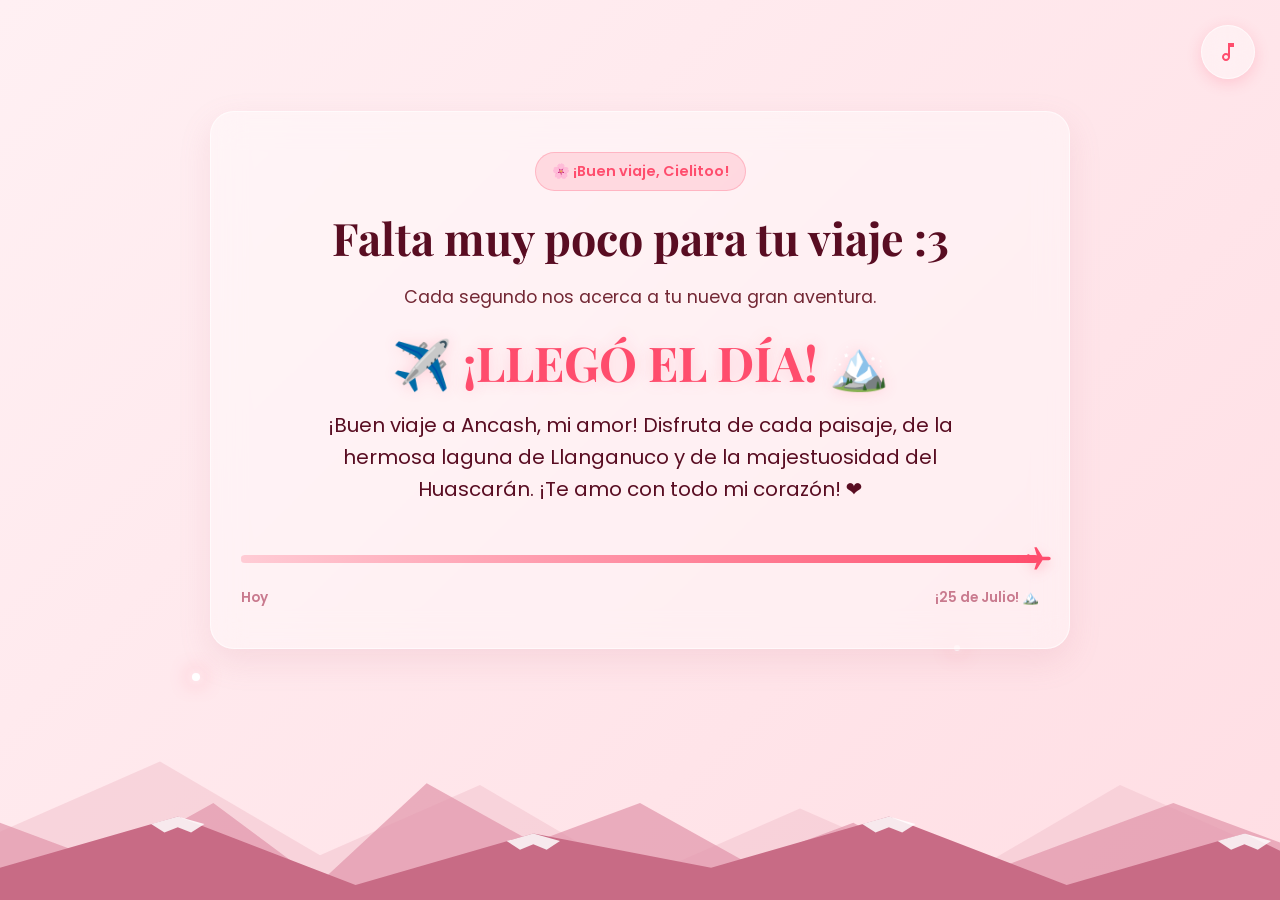
==== conteo.html @ ddee2273 "Add files via upload" ====
<!DOCTYPE html>
<html lang="es">
<head>
    <meta charset="UTF-8">
    <meta name="viewport" content="width=device-width, initial-scale=1.0">
    <title>Cuenta Regresiva Especial</title>
    <meta name="description" content="Una hermosa cuenta regresiva para el gran viaje de mi amor hacia la Cordillera Blanca en Ancash. ¡Te amo!">
    
    <!-- Google Fonts -->
    <link rel="preconnect" href="https://fonts.googleapis.com">
    <link rel="preconnect" href="https://fonts.gstatic.com" crossorigin>
    <link href="https://fonts.googleapis.com/css2?family=Playfair+Display:ital,wght@0,400..900;1,400..900&family=Poppins:wght@300;400;600;700&display=swap" rel="stylesheet">
    
    <link rel="stylesheet" href="styles.css">
</head>
<body>
    <!-- Canvas/Overlay for interactive heart clicks -->
    <div id="hearts-container"></div>
    
    <!-- Floating music player -->
    <button id="music-btn" class="floating-btn" aria-label="Reproducir música romántica">
        <svg class="music-icon icon-play" viewBox="0 0 24 24" width="24" height="24">
            <path fill="currentColor" d="M12 3v10.55c-.59-.34-1.27-.55-2-.55-2.21 0-4 1.79-4 4s1.79 4 4 4 4-1.79 4-4V7h4V3h-6zm-2 16c-1.1 0-2-.9-2-2s.9-2 2-2 2 .9 2 2-.9 2-2 2z"/>
        </svg>
        <svg class="music-icon icon-pause hidden" viewBox="0 0 24 24" width="24" height="24">
            <path fill="currentColor" d="M6 19h4V5H6v14zm8-14v14h4V5h-4z"/>
        </svg>
    </button>

    <main class="app-container">
        <!-- Main Card Section -->
        <section class="card-hero">
            <div class="heart-pulse-badge">🌸 ¡Buen viaje, Cielitoo!</div>
            <h1 class="main-title">Falta muy poco para tu viaje :3</h1>
            <p class="subtitle">Cada segundo nos acerca a tu nueva gran aventura.</p>

            <!-- Countdown Timer -->
            <div class="countdown-grid" id="countdown">
                <div class="countdown-card" id="card-days">
                    <span class="number" id="days">00</span>
                    <span class="label">Días</span>
                    <div class="card-glow"></div>
                </div>
                <div class="countdown-card" id="card-hours">
                    <span class="number" id="hours">00</span>
                    <span class="label">Horas</span>
                    <div class="card-glow"></div>
                </div>
                <div class="countdown-card" id="card-minutes">
                    <span class="number" id="minutes">00</span>
                    <span class="label">Minutos</span>
                    <div class="card-glow"></div>
                </div>
                <div class="countdown-card" id="card-seconds">
                    <span class="number" id="seconds">00</span>
                    <span class="label">Segundos</span>
                    <div class="card-glow"></div>
                </div>
            </div>

            <!-- D-Day Message (Initially hidden) -->
            <div class="celebration-message hidden" id="celebration-msg">
                <h2>✈️ ¡LLEGÓ EL DÍA! 🏔️</h2>
                <p class="sweet-words">¡Buen viaje a Ancash, mi amor! Disfruta de cada paisaje, de la hermosa laguna de Llanganuco y de la majestuosidad del Huascarán. ¡Te amo con todo mi corazón! ❤️</p>
            </div>

            <!-- Dynamic traveling airplane graphic -->
            <div class="progress-bar-container">
                <div class="progress-trail"></div>
                <div class="progress-bar" id="progress-bar"></div>
                <div class="traveling-element" id="traveler">
                    <svg viewBox="0 0 24 24" width="28" height="28" style="transform: rotate(90deg);">
                        <!-- Cute Airplane SVG -->
                        <path fill="#ff4d6d" d="M21 16v-2l-8-5V3.5c0-.83-.67-1.5-1.5-1.5S10 2.67 10 3.5V9l-8 5v2l8-2.5V19l-2 1.5V22l3.5-1 3.5 1v-1.5L13 19v-5.5l8 2.5z"/>
                    </svg>
                </div>
            </div>
            
            <div class="progress-labels">
                <span>Hoy</span>
                <span>¡25 de Julio! 🏔️</span>
            </div>
        </section>
    </main>

    <!-- Bottom Mountain Illustration -->
    <div class="mountain-container">
        <!-- Sun/Moon Behind Mountains -->
        <div class="sky-star animate-pulse"></div>
        <div class="sky-star-2 animate-pulse"></div>
        
        <!-- Mountains SVGs for clean styling -->
        <svg class="mountain mountain-back" viewBox="0 0 1440 320" preserveAspectRatio="none">
            <path fill="#f3c6d1" fill-opacity="0.6" d="M0,224L180,128L360,256L540,160L720,288L900,192L1080,288L1260,160L1440,256L1440,320L1260,320L1080,320L900,320L720,320L540,320L360,320L180,320L0,320Z"></path>
        </svg>
        <svg class="mountain mountain-mid" viewBox="0 0 1440 320" preserveAspectRatio="none">
            <path fill="#e295aa" fill-opacity="0.7" d="M0,192L120,256L240,160L360,288L480,128L600,224L720,160L840,256L960,192L1080,288L1200,224L1320,160L1440,224L1440,320L1320,320L1200,320L1080,320L960,320L840,320L720,320L600,320L480,320L360,320L240,320L120,320L0,320Z"></path>
        </svg>
        <!-- Front Mountain with Snowy Peaks -->
        <svg class="mountain mountain-front" viewBox="0 0 1440 320" preserveAspectRatio="none">
            <path fill="#c86b85" d="M0,256L200,160L400,288L600,192L800,256L1000,160L1200,288L1400,192L1440,224L1440,320L1400,320L1200,320L1000,320L800,320L600,320L400,320L200,320L0,320Z"></path>
            <!-- Snowy peaks (overlay path) -->
            <path fill="#ffffff" fill-opacity="0.85" d="M170,174L200,160L230,174L215,190L200,180L185,190ZM570,206L600,192L630,206L615,222L600,212L585,222ZM970,174L1000,160L1030,174L1015,190L1000,180L985,190ZM1370,206L1400,192L1430,206L1415,222L1400,212L1385,222Z"></path>
        </svg>
    </div>

    <!-- Script file -->
    <script src="script.js"></script>
</body>
</html>
---- styles.css ----
/* ==========================================================================
   Estilos Principales - Conteo Regresivo Romántico a Ancash
   ========================================================================== */

:root {
    --bg-pink-1: #fff0f3;
    --bg-pink-2: #ffccd5;
    --bg-lavender: #f0e6ff;
    --accent-rose: #ff4d6d;
    --accent-rose-hover: #ff758f;
    --rose-gold: #c97a8e;
    --deep-wine: #590d22;
    --dark-text: #641220;
    --glass-bg: rgba(255, 255, 255, 0.4);
    --glass-bg-hover: rgba(255, 255, 255, 0.55);
    --glass-border: rgba(255, 255, 255, 0.6);
    --glass-shadow: 0 12px 32px 0 rgba(201, 122, 142, 0.15);
    --font-serif: 'Playfair Display', Georgia, serif;
    --font-sans: 'Poppins', system-ui, -apple-system, sans-serif;
    --transition-smooth: all 0.4s cubic-bezier(0.175, 0.885, 0.32, 1.275);
}

/* Base Styles */
* {
    box-sizing: border-box;
    margin: 0;
    padding: 0;
}

body {
    font-family: var(--font-sans);
    color: var(--dark-text);
    min-height: 100vh;
    overflow-x: hidden;
    background: linear-gradient(135deg, var(--bg-pink-1), var(--bg-pink-2), var(--bg-lavender));
    background-size: 400% 400%;
    animation: gradientShift 15s ease infinite;
    display: flex;
    flex-direction: column;
    align-items: center;
    position: relative;
}

/* Background Animated Gradient */
@keyframes gradientShift {
    0% { background-position: 0% 50%; }
    50% { background-position: 100% 50%; }
    100% { background-position: 0% 50%; }
}

/* Interactive Hearts Overlay */
#hearts-container {
    position: fixed;
    top: 0;
    left: 0;
    width: 100%;
    height: 100%;
    pointer-events: none;
    z-index: 999;
    overflow: hidden;
}

/* Floating Elements in Background */
.ambient-heart {
    position: absolute;
    color: var(--accent-rose);
    opacity: 0.6;
    animation: floatUp 6s linear infinite;
    pointer-events: none;
}

@keyframes floatUp {
    0% {
        transform: translateY(100vh) scale(0) rotate(0deg);
        opacity: 0;
    }
    10% {
        opacity: 0.6;
    }
    90% {
        opacity: 0.6;
    }
    100% {
        transform: translateY(-10vh) scale(1.2) rotate(360deg);
        opacity: 0;
    }
}

/* Floating Music Player Button */
.floating-btn {
    position: fixed;
    top: 25px;
    right: 25px;
    width: 54px;
    height: 54px;
    border-radius: 50%;
    background: var(--glass-bg);
    border: 1px solid var(--glass-border);
    backdrop-filter: blur(12px);
    -webkit-backdrop-filter: blur(12px);
    color: var(--accent-rose);
    box-shadow: 0 4px 15px rgba(255, 77, 109, 0.2);
    cursor: pointer;
    display: flex;
    align-items: center;
    justify-content: center;
    z-index: 1000;
    transition: var(--transition-smooth);
}

.floating-btn:hover {
    transform: scale(1.1) rotate(15deg);
    background: var(--accent-rose);
    color: white;
    box-shadow: 0 6px 20px rgba(255, 77, 109, 0.4);
}

.floating-btn:active {
    transform: scale(0.95);
}

.hidden {
    display: none !important;
}

/* Main Container Layout */
.app-container {
    width: 100%;
    max-width: 900px;
    padding: 40px 20px 180px 20px; /* Extra bottom padding for mountains spacing */
    margin: auto 0;
    display: flex;
    flex-direction: column;
    align-items: center;
    gap: 40px;
    z-index: 10;
}

/* Hero Card */
.card-hero {
    width: 100%;
    background: var(--glass-bg);
    border: 1px solid var(--glass-border);
    backdrop-filter: blur(16px);
    -webkit-backdrop-filter: blur(16px);
    box-shadow: var(--glass-shadow);
    border-radius: 24px;
    padding: 40px 30px;
    text-align: center;
    display: flex;
    flex-direction: column;
    align-items: center;
    gap: 20px;
    transition: transform 0.3s ease;
}

.card-hero:hover {
    transform: translateY(-5px);
}

.heart-pulse-badge {
    background: rgba(255, 77, 109, 0.15);
    color: var(--accent-rose);
    padding: 8px 16px;
    border-radius: 50px;
    font-size: 0.9rem;
    font-weight: 600;
    border: 1px solid rgba(255, 77, 109, 0.25);
    animation: pulse 2s infinite;
}

@keyframes pulse {
    0% { transform: scale(1); }
    50% { transform: scale(1.05); }
    100% { transform: scale(1); }
}

.main-title {
    font-family: var(--font-serif);
    font-size: 2.8rem;
    font-weight: 700;
    color: var(--deep-wine);
    line-height: 1.2;
}

.subtitle {
    font-size: 1.1rem;
    color: var(--dark-text);
    opacity: 0.9;
    max-width: 600px;
}

/* Countdown Grid */
.countdown-grid {
    display: grid;
    grid-template-columns: repeat(4, 1fr);
    gap: 20px;
    width: 100%;
    margin-top: 15px;
}

.countdown-card {
    background: rgba(255, 255, 255, 0.5);
    border: 1px solid var(--glass-border);
    border-radius: 20px;
    padding: 25px 15px;
    display: flex;
    flex-direction: column;
    align-items: center;
    position: relative;
    overflow: hidden;
    transition: var(--transition-smooth);
}

.countdown-card:hover {
    transform: scale(1.05) translateY(-5px);
    background: rgba(255, 255, 255, 0.7);
    box-shadow: 0 10px 25px rgba(255, 77, 109, 0.15);
}

.countdown-card .number {
    font-size: 3.2rem;
    font-weight: 700;
    color: var(--accent-rose);
    line-height: 1;
    z-index: 2;
    text-shadow: 2px 2px 4px rgba(0,0,0,0.05);
}

.countdown-card .label {
    font-size: 0.9rem;
    text-transform: uppercase;
    letter-spacing: 1.5px;
    color: var(--rose-gold);
    font-weight: 600;
    margin-top: 8px;
    z-index: 2;
}

/* Card Radial Glow Effect on Hover */
.card-glow {
    position: absolute;
    top: 50%;
    left: 50%;
    width: 100%;
    height: 100%;
    background: radial-gradient(circle, rgba(255, 204, 213, 0.4) 0%, transparent 70%);
    transform: translate(-50%, -50%) scale(0);
    transition: transform 0.5s ease;
    pointer-events: none;
    z-index: 1;
}

.countdown-card:hover .card-glow {
    transform: translate(-50%, -50%) scale(1.5);
}

/* D-Day Celebration Message */
.celebration-message {
    animation: zoomIn 0.8s cubic-bezier(0.175, 0.885, 0.32, 1.275) forwards;
}

.celebration-message h2 {
    font-family: var(--font-serif);
    font-size: 3rem;
    color: var(--accent-rose);
    margin-bottom: 15px;
    text-shadow: 0 0 15px rgba(255, 77, 109, 0.2);
}

.celebration-message .sweet-words {
    font-size: 1.25rem;
    line-height: 1.6;
    color: var(--deep-wine);
    max-width: 650px;
    margin: 0 auto;
}

@keyframes zoomIn {
    0% { transform: scale(0.8); opacity: 0; }
    100% { transform: scale(1); opacity: 1; }
}

/* Progress Bar / Traveling Heart */
.progress-bar-container {
    position: relative;
    width: 100%;
    height: 8px;
    background: rgba(255, 255, 255, 0.4);
    border-radius: 10px;
    margin-top: 30px;
}

.progress-trail {
    position: absolute;
    top: 0;
    left: 0;
    width: 100%;
    height: 100%;
    border-radius: 10px;
    border: 1.5px dashed rgba(255, 77, 109, 0.25);
    pointer-events: none;
}

.progress-bar {
    position: absolute;
    top: 0;
    left: 0;
    height: 100%;
    width: 0%;
    background: linear-gradient(90deg, var(--bg-pink-2), var(--accent-rose));
    border-radius: 10px;
    transition: width 1s cubic-bezier(0.1, 0.8, 0.2, 1);
}

.traveling-element {
    position: absolute;
    top: -10px;
    left: 0%;
    transform: translateX(-50%);
    transition: left 1s cubic-bezier(0.1, 0.8, 0.2, 1);
    z-index: 5;
    filter: drop-shadow(0 4px 6px rgba(255, 77, 109, 0.3));
}

.traveling-element svg {
    animation: floatAirplane 3s ease-in-out infinite;
}

@keyframes floatAirplane {
    0% { transform: translateY(0) rotate(0deg); }
    50% { transform: translateY(-4px) rotate(3deg); }
    100% { transform: translateY(0) rotate(0deg); }
}

.progress-labels {
    width: 100%;
    display: flex;
    justify-content: space-between;
    font-size: 0.85rem;
    font-weight: 600;
    color: var(--rose-gold);
    margin-top: 5px;
}

/* Love Letter Section */
.envelope-section {
    width: 100%;
    display: flex;
    flex-direction: column;
    align-items: center;
    gap: 15px;
}

.letter-instruction {
    font-size: 1rem;
    color: var(--rose-gold);
    font-style: italic;
    animation: bounceText 2s infinite;
}

@keyframes bounceText {
    0%, 100% { transform: translateY(0); }
    50% { transform: translateY(-4px); }
}

/* Envelope Container */
.envelope-wrapper {
    position: relative;
    width: 320px;
    height: 220px;
    cursor: pointer;
    perspective: 1000px;
}

.envelope {
    position: relative;
    width: 100%;
    height: 100%;
    background: #ffa6c9;
    border-radius: 0 0 12px 12px;
    box-shadow: 0 15px 35px rgba(201, 122, 142, 0.25);
    transition: transform 0.4s ease;
}

.envelope:hover {
    transform: scale(1.02) translateY(-3px);
}

/* Envelope Flap */
.envelope .flap {
    position: absolute;
    top: 0;
    left: 0;
    width: 0;
    height: 0;
    border-left: 160px solid transparent;
    border-right: 160px solid transparent;
    border-top: 115px solid #ff85a2;
    transform-origin: top;
    transition: transform 0.4s ease 0.2s, z-index 0.2s;
    z-index: 4;
}

/* Envelope Pocket */
.envelope .pocket {
    position: absolute;
    bottom: 0;
    left: 0;
    width: 0;
    height: 0;
    border-left: 160px solid #ffa6c9;
    border-right: 160px solid #ffa6c9;
    border-bottom: 110px solid #ff7096;
    border-radius: 0 0 12px 12px;
    z-index: 3;
}

/* The Sealed Heart */
.heart-seal {
    position: absolute;
    top: 100px;
    left: 50%;
    transform: translate(-50%, -50%) scale(1);
    font-size: 2.2rem;
    z-index: 5;
    transition: transform 0.3s cubic-bezier(0.175, 0.885, 0.32, 1.275);
    cursor: pointer;
}

.envelope-wrapper:hover .heart-seal {
    transform: translate(-50%, -50%) scale(1.15);
}

/* The actual Letter */
.letter {
    position: absolute;
    bottom: 10px;
    left: 10px;
    right: 10px;
    height: 200px;
    background: #fff;
    border-radius: 8px;
    box-shadow: 0 2px 10px rgba(0,0,0,0.06);
    transition: transform 0.5s cubic-bezier(0.25, 1, 0.5, 1) 0s, height 0.5s ease 0s;
    z-index: 2;
    overflow: hidden;
    padding: 20px;
}

.letter-content {
    opacity: 0.1;
    transform: translateY(20px);
    transition: opacity 0.4s ease, transform 0.4s ease;
    display: flex;
    flex-direction: column;
    gap: 12px;
}

.letter-title {
    font-family: var(--font-serif);
    font-size: 1.15rem;
    color: var(--accent-rose);
    margin-bottom: 5px;
}

.letter-text {
    font-size: 0.85rem;
    line-height: 1.5;
    color: #4a4a4a;
    text-align: justify;
}

.letter-signature {
    font-size: 0.85rem;
    color: var(--rose-gold);
    align-self: flex-end;
    margin-top: 10px;
    line-height: 1.4;
    text-align: right;
}

/* Open Envelope Animation Classes */
.envelope-wrapper.open .envelope .flap {
    transform: rotateX(180deg);
    z-index: 1;
    transition: transform 0.4s ease, z-index 0.2s 0.2s;
}

.envelope-wrapper.open .letter {
    transform: translateY(-160px);
    height: 380px;
    z-index: 4;
    box-shadow: 0 10px 30px rgba(0,0,0,0.1);
    transition: transform 0.5s cubic-bezier(0.25, 1, 0.5, 1) 0.3s, height 0.5s ease 0.3s, z-index 0s 0.3s;
    overflow-y: auto;
}

/* Custom Scrollbar for letter */
.letter::-webkit-scrollbar {
    width: 6px;
}
.letter::-webkit-scrollbar-track {
    background: #f7f7f7;
    border-radius: 4px;
}
.letter::-webkit-scrollbar-thumb {
    background: var(--bg-pink-2);
    border-radius: 4px;
}

.envelope-wrapper.open .letter-content {
    opacity: 1;
    transform: translateY(0);
    transition: opacity 0.5s ease 0.6s, transform 0.5s ease 0.6s;
}

.envelope-wrapper.open .heart-seal {
    transform: translate(-50%, -50%) scale(0);
    opacity: 0;
    pointer-events: none;
    transition: transform 0.3s ease, opacity 0.3s ease;
}

/* Mountains Styling at Bottom */
.mountain-container {
    position: fixed;
    bottom: -1px;
    left: 0;
    width: 100%;
    height: 180px;
    pointer-events: none;
    z-index: 1;
}

.mountain {
    position: absolute;
    bottom: -1px;
    left: 0;
    width: 100%;
    height: 100%;
}

.mountain-back {
    height: 130%;
    animation: floatBackMount 20s ease-in-out infinite alternate;
}

.mountain-mid {
    height: 110%;
    animation: floatMidMount 16s ease-in-out infinite alternate;
}

.mountain-front {
    height: 95%;
}

@keyframes floatBackMount {
    0% { transform: translateY(0); }
    100% { transform: translateY(6px); }
}

@keyframes floatMidMount {
    0% { transform: translateY(0); }
    100% { transform: translateY(3px); }
}

/* Sky Stars Anim */
.sky-star, .sky-star-2 {
    position: absolute;
    border-radius: 50%;
    background: #fff;
    box-shadow: 0 0 10px #fff, 0 0 20px var(--accent-rose);
}

.sky-star {
    bottom: 220px;
    left: 15%;
    width: 8px;
    height: 8px;
    animation: pulseGlow 3s infinite;
}

.sky-star-2 {
    bottom: 250px;
    right: 25%;
    width: 6px;
    height: 6px;
    animation: pulseGlow 4s infinite 1s;
}

@keyframes pulseGlow {
    0%, 100% { transform: scale(1); opacity: 0.6; }
    50% { transform: scale(1.4); opacity: 1; box-shadow: 0 0 15px #fff, 0 0 30px var(--accent-rose); }
}

/* Responsive Media Queries */
@media (max-width: 768px) {
    .app-container {
        padding-top: 25px;
        padding-bottom: 150px;
        gap: 30px;
    }
    
    .floating-btn {
        top: 15px;
        right: 15px;
        width: 48px;
        height: 48px;
    }

    .card-hero {
        padding: 30px 18px;
    }

    .main-title {
        font-size: 2rem;
    }

    .subtitle {
        font-size: 0.95rem;
    }

    .countdown-grid {
        grid-template-columns: repeat(2, 1fr);
        gap: 15px;
    }

    .countdown-card {
        padding: 18px 10px;
        border-radius: 16px;
    }

    .countdown-card .number {
        font-size: 2.3rem;
    }

    .countdown-card .label {
        font-size: 0.8rem;
        letter-spacing: 1px;
    }
    
    .envelope-wrapper {
        width: 290px;
        height: 200px;
    }
    
    .envelope .flap {
        border-left-width: 145px;
        border-right-width: 145px;
        border-top-width: 105px;
    }
    
    .envelope .pocket {
        border-left-width: 145px;
        border-right-width: 145px;
        border-bottom-width: 100px;
    }

    .envelope-wrapper.open .letter {
        transform: translateY(-150px);
        height: 330px;
    }

    .letter-content {
        gap: 10px;
    }
    
    .mountain-container {
        height: 120px;
    }
    
    .sky-star {
        bottom: 150px;
    }
    .sky-star-2 {
        bottom: 170px;
    }
}

@media (max-width: 300px) {
    .countdown-grid {
        grid-template-columns: 1fr;
    }
}
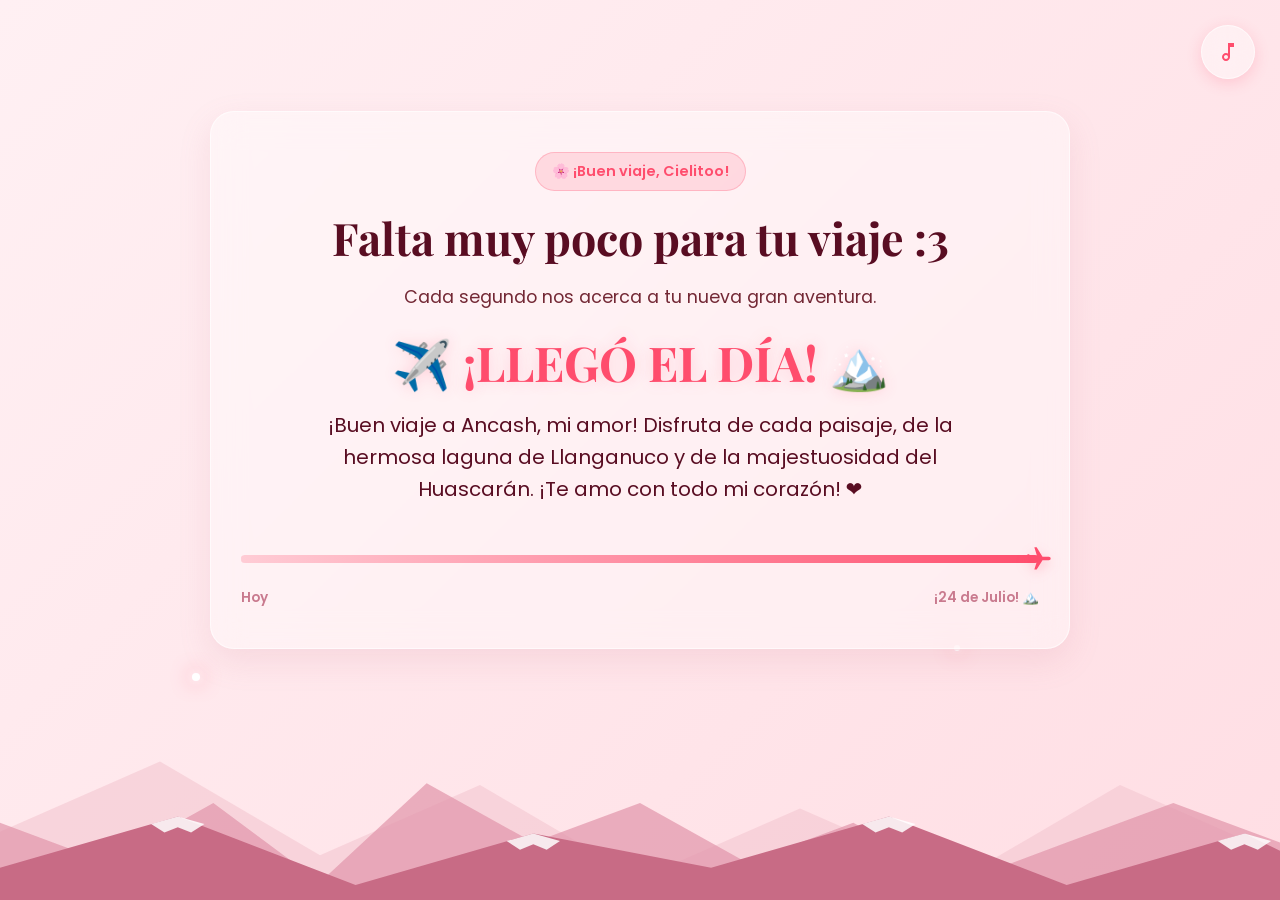
==== commit 48dc0280: "Add files via upload" ====
--- a/conteo.html
+++ b/conteo.html
@@ -78,7 +78,7 @@
             
             <div class="progress-labels">
                 <span>Hoy</span>
-                <span>¡25 de Julio! 🏔️</span>
+                <span>¡24 de Julio! 🏔️</span>
             </div>
         </section>
     </main>
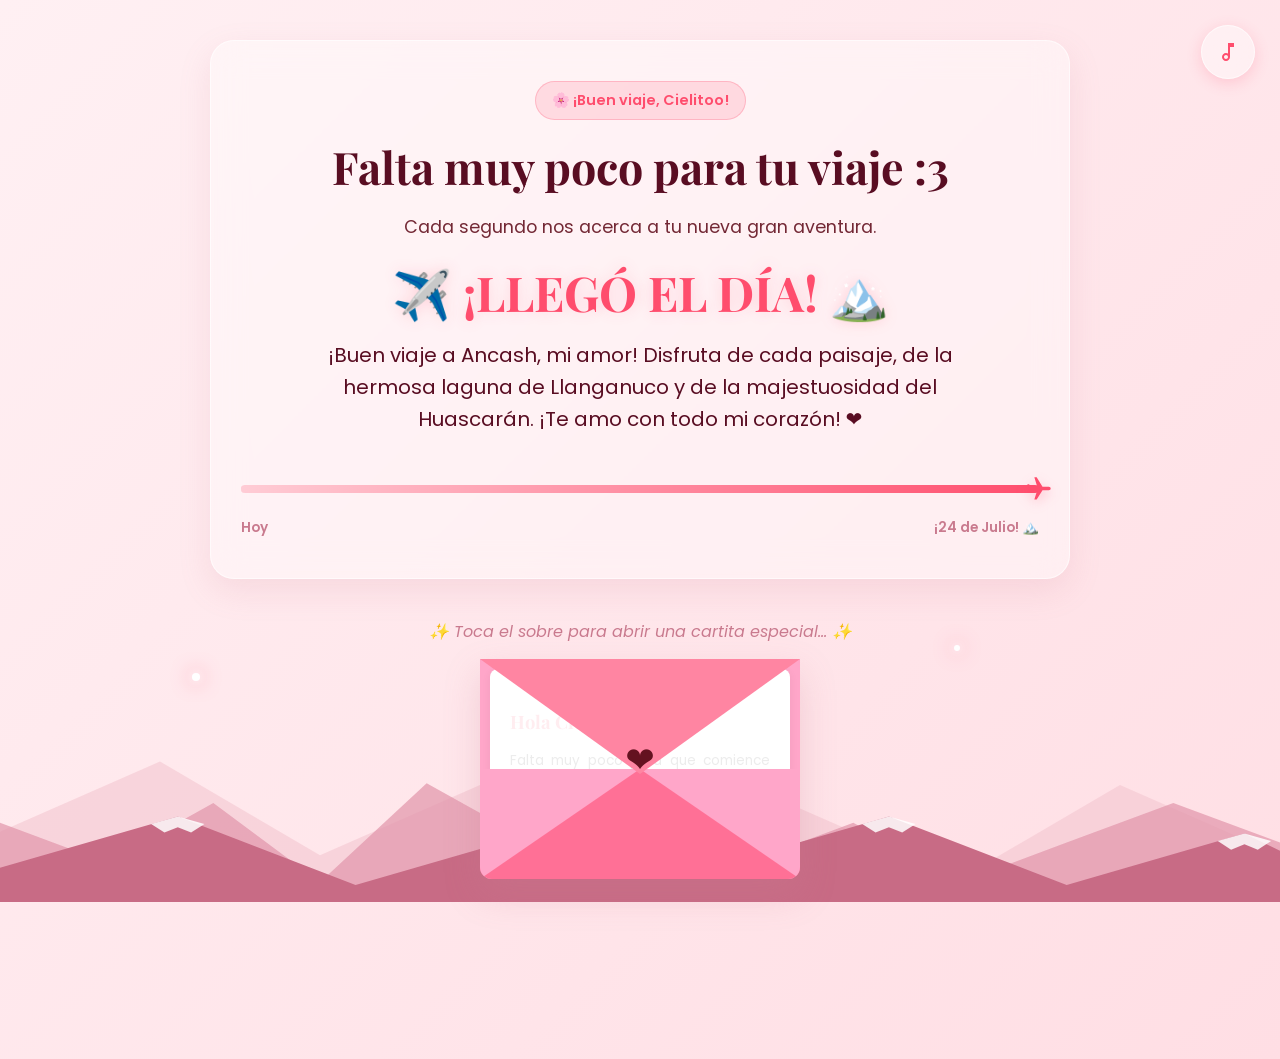
==== commit a22a6f92: "Add files via upload" ====
--- a/conteo.html
+++ b/conteo.html
@@ -81,6 +81,36 @@
                 <span>¡24 de Julio! 🏔️</span>
             </div>
         </section>
+
+        <!-- Love Letter Section -->
+        <section class="envelope-section">
+            <p class="letter-instruction">✨ Toca el sobre para abrir una cartita especial... ✨</p>
+            <div class="envelope-wrapper" id="envelope-wrapper">
+                <div class="envelope">
+                    <div class="flap"></div>
+                    <div class="pocket"></div>
+                    <div class="heart-seal">❤️</div>
+                    <div class="letter">
+                        <div class="letter-content">
+                            <h2 class="letter-title">Hola Cielito :3,</h2>
+                            <p class="letter-text">
+                                Falta muy poco para que comience esta maravillosa y pequeña aventura. Quería escribirte estas pequeñas palabras para decirte lo mucho que te quiero y lo feliz que me hace ver cómo te preparas para tus metas y sueños, incluyendo, por supuesto, este pequeño viaje c:.
+                            </p>
+                            <p class="letter-text">
+                                Disfruta de cada hermoso paisaje, de la hermosura de los cielos despejados de la provincia, y la belleza del paisaje que no puedes encontrar acá. Toma muchas fotos, respira el aire fresco de la provincia y siente la libertad que un viaje fuera de Lima te puede dar. Yo estaré pensando en ti a cada momento, contando los días para volver a abrazarte :3
+                            </p>
+                            <p class="letter-text">
+                                ¡Te quiero muchísimo!. Y te quiero, te deseo, y te anhelo con todo mi ser ❤️.
+                            </p>
+                            <div class="letter-signature">
+                                Siempre tuyo,<br>
+                                Tu Kari<3.
+                            </div>
+                        </div>
+                    </div>
+                </div>
+            </div>
+        </section>
     </main>
 
     <!-- Bottom Mountain Illustration -->
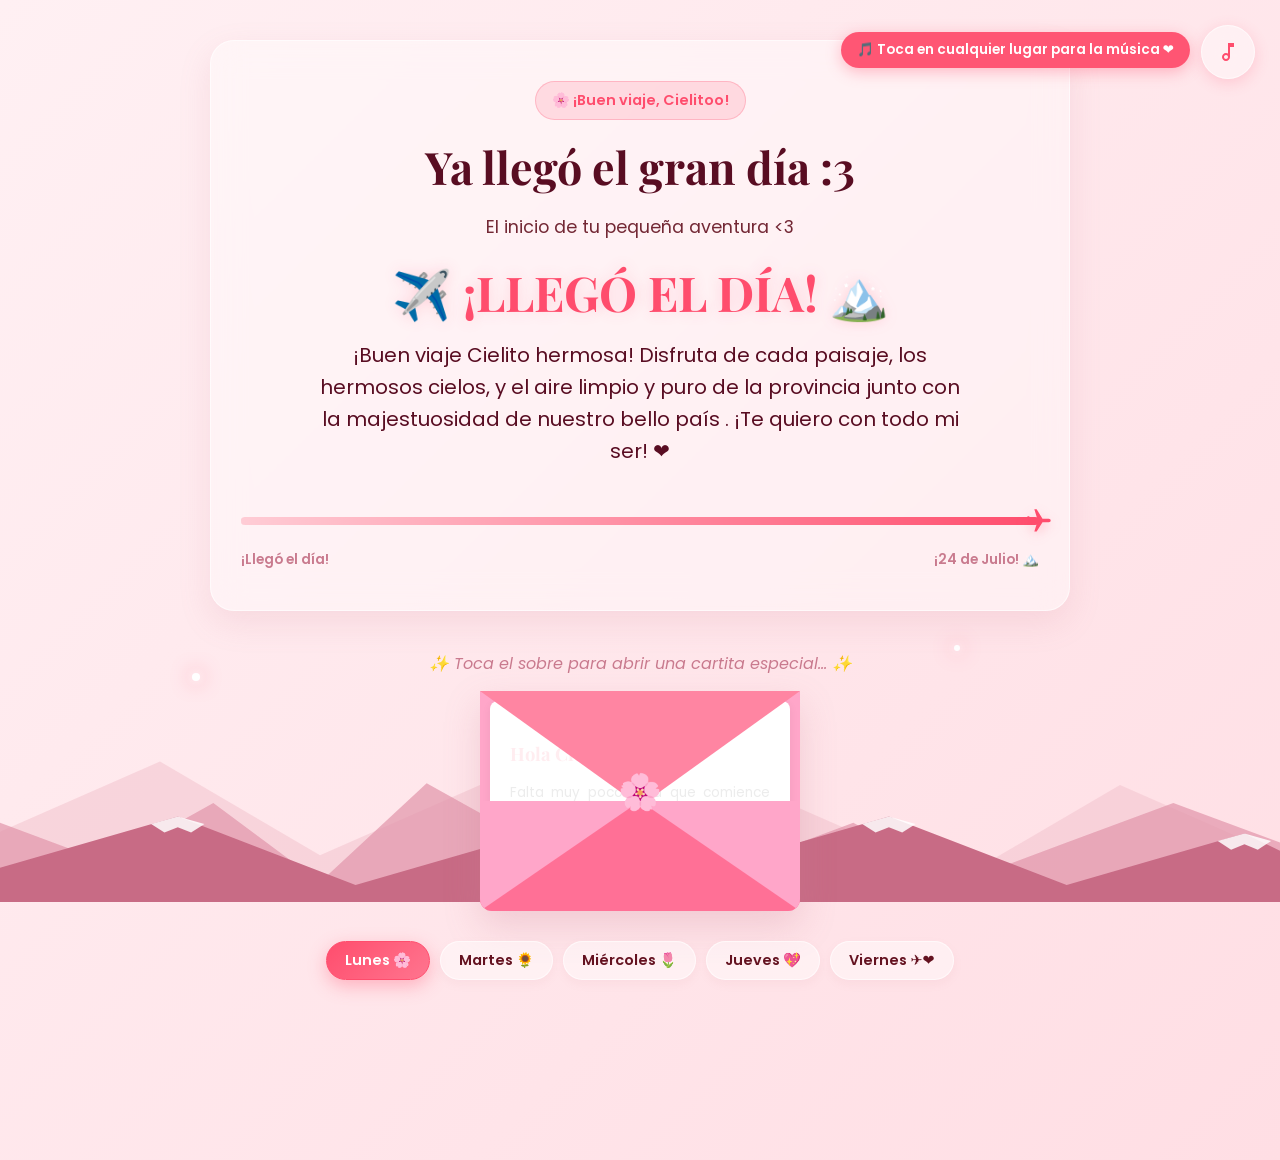
==== commit 4c3b56df: "Add files via upload" ====
--- a/conteo.html
+++ b/conteo.html
@@ -2,7 +2,7 @@
 <html lang="es">
 <head>
     <meta charset="UTF-8">
-    <meta name="viewport" content="width=device-width, initial-scale=1.0">
+    <meta name="viewport" content="width=device-width, initial-scale=1.0, viewport-fit=cover">
     <title>Cuenta Regresiva Especial</title>
     <meta name="description" content="Una hermosa cuenta regresiva para el gran viaje de mi amor hacia la Cordillera Blanca en Ancash. ¡Te amo!">
     
@@ -18,6 +18,7 @@
     <div id="hearts-container"></div>
     
     <!-- Floating music player -->
+    <div id="music-prompt" class="music-prompt hidden">🎵 Toca en cualquier lugar para la música ❤️</div>
     <button id="music-btn" class="floating-btn" aria-label="Reproducir música romántica">
         <svg class="music-icon icon-play" viewBox="0 0 24 24" width="24" height="24">
             <path fill="currentColor" d="M12 3v10.55c-.59-.34-1.27-.55-2-.55-2.21 0-4 1.79-4 4s1.79 4 4 4 4-1.79 4-4V7h4V3h-6zm-2 16c-1.1 0-2-.9-2-2s.9-2 2-2 2 .9 2 2-.9 2-2 2z"/>
@@ -31,44 +32,20 @@
         <!-- Main Card Section -->
         <section class="card-hero">
             <div class="heart-pulse-badge">🌸 ¡Buen viaje, Cielitoo!</div>
-            <h1 class="main-title">Falta muy poco para tu viaje :3</h1>
-            <p class="subtitle">Cada segundo nos acerca a tu nueva gran aventura.</p>
+            <h1 class="main-title">Ya llegó el gran día :3</h1>
+            <p class="subtitle">El inicio de tu pequeña aventura <3</p>
 
-            <!-- Countdown Timer -->
-            <div class="countdown-grid" id="countdown">
-                <div class="countdown-card" id="card-days">
-                    <span class="number" id="days">00</span>
-                    <span class="label">Días</span>
-                    <div class="card-glow"></div>
-                </div>
-                <div class="countdown-card" id="card-hours">
-                    <span class="number" id="hours">00</span>
-                    <span class="label">Horas</span>
-                    <div class="card-glow"></div>
-                </div>
-                <div class="countdown-card" id="card-minutes">
-                    <span class="number" id="minutes">00</span>
-                    <span class="label">Minutos</span>
-                    <div class="card-glow"></div>
-                </div>
-                <div class="countdown-card" id="card-seconds">
-                    <span class="number" id="seconds">00</span>
-                    <span class="label">Segundos</span>
-                    <div class="card-glow"></div>
-                </div>
+            <!-- Mensaje Especial de Viaje -->
+            <div class="celebration-message" id="celebration-msg">
+                <h2>✈️ ¡LLEGÓ EL DÍA! 🏔️</h2>
+                <p class="sweet-words">¡Buen viaje Cielito hermosa! Disfruta de cada paisaje, los hermosos cielos, y el aire limpio y puro de la provincia junto con la majestuosidad de nuestro bello país . ¡Te quiero con todo mi ser! ❤️</p>
             </div>
 
-            <!-- D-Day Message (Initially hidden) -->
-            <div class="celebration-message hidden" id="celebration-msg">
-                <h2>✈️ ¡LLEGÓ EL DÍA! 🏔️</h2>
-                <p class="sweet-words">¡Buen viaje a Ancash, mi amor! Disfruta de cada paisaje, de la hermosa laguna de Llanganuco y de la majestuosidad del Huascarán. ¡Te amo con todo mi corazón! ❤️</p>
-            </div>
-
-            <!-- Dynamic traveling airplane graphic -->
+            <!-- Gráfico del avioncito viajero al 100% -->
             <div class="progress-bar-container">
                 <div class="progress-trail"></div>
-                <div class="progress-bar" id="progress-bar"></div>
-                <div class="traveling-element" id="traveler">
+                <div class="progress-bar" id="progress-bar" style="width: 100%;"></div>
+                <div class="traveling-element" id="traveler" style="left: 100%;">
                     <svg viewBox="0 0 24 24" width="28" height="28" style="transform: rotate(90deg);">
                         <!-- Cute Airplane SVG -->
                         <path fill="#ff4d6d" d="M21 16v-2l-8-5V3.5c0-.83-.67-1.5-1.5-1.5S10 2.67 10 3.5V9l-8 5v2l8-2.5V19l-2 1.5V22l3.5-1 3.5 1v-1.5L13 19v-5.5l8 2.5z"/>
@@ -77,7 +54,7 @@
             </div>
             
             <div class="progress-labels">
-                <span>Hoy</span>
+                <span>¡Llegó el día!</span>
                 <span>¡24 de Julio! 🏔️</span>
             </div>
         </section>
@@ -85,11 +62,12 @@
         <!-- Love Letter Section -->
         <section class="envelope-section">
             <p class="letter-instruction">✨ Toca el sobre para abrir una cartita especial... ✨</p>
+            
             <div class="envelope-wrapper" id="envelope-wrapper">
                 <div class="envelope">
                     <div class="flap"></div>
                     <div class="pocket"></div>
-                    <div class="heart-seal">❤️</div>
+                    <div class="heart-seal">🌸</div>
                     <div class="letter">
                         <div class="letter-content">
                             <h2 class="letter-title">Hola Cielito :3,</h2>
@@ -109,6 +87,15 @@
                         </div>
                     </div>
                 </div>
+            </div>
+
+            <!-- Tabs for daily letters -->
+            <div class="letter-tabs" id="letter-tabs">
+                <button class="tab-btn active" data-day="lunes">Lunes 🌸</button>
+                <button class="tab-btn" data-day="martes">Martes 🌻</button>
+                <button class="tab-btn" data-day="miercoles">Miércoles 🌷</button>
+                <button class="tab-btn" data-day="jueves">Jueves 💖</button>
+                <button class="tab-btn" data-day="viernes">Viernes ✈️❤️</button>
             </div>
         </section>
     </main>
--- a/styles.css
+++ b/styles.css
@@ -119,6 +119,46 @@
     transform: scale(0.95);
 }
 
+/* Indicador y animación para la música cuando el navegador requiere interacción */
+.music-prompt {
+    position: fixed;
+    top: 32px;
+    right: 90px;
+    background: rgba(255, 77, 109, 0.95);
+    color: #ffffff;
+    padding: 8px 16px;
+    border-radius: 20px;
+    font-size: 0.85rem;
+    font-weight: 600;
+    box-shadow: 0 4px 15px rgba(255, 77, 109, 0.35);
+    z-index: 1000;
+    pointer-events: none;
+    animation: promptPulse 2s infinite ease-in-out;
+    transition: opacity 0.4s ease, transform 0.4s ease;
+    white-space: nowrap;
+}
+
+.music-prompt.hidden {
+    opacity: 0;
+    transform: translateY(-10px);
+    pointer-events: none;
+    display: none !important;
+}
+
+@keyframes promptPulse {
+    0%, 100% { transform: scale(1); }
+    50% { transform: scale(1.05); }
+}
+
+.pulse-attention {
+    animation: btnPulse 1.5s infinite alternate;
+}
+
+@keyframes btnPulse {
+    0% { transform: scale(1); box-shadow: 0 0 0 0 rgba(255, 77, 109, 0.7); }
+    100% { transform: scale(1.15); box-shadow: 0 0 0 14px rgba(255, 77, 109, 0); }
+}
+
 .hidden {
     display: none !important;
 }
@@ -190,70 +230,7 @@
     max-width: 600px;
 }
 
-/* Countdown Grid */
-.countdown-grid {
-    display: grid;
-    grid-template-columns: repeat(4, 1fr);
-    gap: 20px;
-    width: 100%;
-    margin-top: 15px;
-}
-
-.countdown-card {
-    background: rgba(255, 255, 255, 0.5);
-    border: 1px solid var(--glass-border);
-    border-radius: 20px;
-    padding: 25px 15px;
-    display: flex;
-    flex-direction: column;
-    align-items: center;
-    position: relative;
-    overflow: hidden;
-    transition: var(--transition-smooth);
-}
-
-.countdown-card:hover {
-    transform: scale(1.05) translateY(-5px);
-    background: rgba(255, 255, 255, 0.7);
-    box-shadow: 0 10px 25px rgba(255, 77, 109, 0.15);
-}
-
-.countdown-card .number {
-    font-size: 3.2rem;
-    font-weight: 700;
-    color: var(--accent-rose);
-    line-height: 1;
-    z-index: 2;
-    text-shadow: 2px 2px 4px rgba(0,0,0,0.05);
-}
-
-.countdown-card .label {
-    font-size: 0.9rem;
-    text-transform: uppercase;
-    letter-spacing: 1.5px;
-    color: var(--rose-gold);
-    font-weight: 600;
-    margin-top: 8px;
-    z-index: 2;
-}
-
-/* Card Radial Glow Effect on Hover */
-.card-glow {
-    position: absolute;
-    top: 50%;
-    left: 50%;
-    width: 100%;
-    height: 100%;
-    background: radial-gradient(circle, rgba(255, 204, 213, 0.4) 0%, transparent 70%);
-    transform: translate(-50%, -50%) scale(0);
-    transition: transform 0.5s ease;
-    pointer-events: none;
-    z-index: 1;
-}
-
-.countdown-card:hover .card-glow {
-    transform: translate(-50%, -50%) scale(1.5);
-}
+
 
 /* D-Day Celebration Message */
 .celebration-message {
@@ -350,6 +327,50 @@
     flex-direction: column;
     align-items: center;
     gap: 15px;
+}
+
+/* Letter Day Tabs */
+.letter-tabs {
+    display: flex;
+    justify-content: center;
+    gap: 10px;
+    margin-top: 15px;
+    flex-wrap: wrap;
+    z-index: 10;
+}
+
+.tab-btn {
+    font-family: var(--font-sans);
+    font-size: 0.9rem;
+    font-weight: 600;
+    color: var(--dark-text);
+    background: rgba(255, 255, 255, 0.45);
+    border: 1px solid var(--glass-border);
+    padding: 8px 18px;
+    border-radius: 50px;
+    cursor: pointer;
+    box-shadow: 0 4px 10px rgba(201, 122, 142, 0.08);
+    transition: var(--transition-smooth);
+    display: flex;
+    align-items: center;
+    gap: 5px;
+}
+
+.tab-btn:hover {
+    background: rgba(255, 255, 255, 0.85);
+    transform: translateY(-2px);
+    box-shadow: 0 6px 15px rgba(255, 77, 109, 0.15);
+}
+
+.tab-btn.active {
+    background: linear-gradient(135deg, var(--accent-rose), var(--accent-rose-hover));
+    color: white;
+    border-color: var(--accent-rose);
+    box-shadow: 0 6px 18px rgba(255, 77, 109, 0.35);
+}
+
+.tab-btn:active {
+    transform: translateY(0);
 }
 
 .letter-instruction {
@@ -594,12 +615,12 @@
     50% { transform: scale(1.4); opacity: 1; box-shadow: 0 0 15px #fff, 0 0 30px var(--accent-rose); }
 }
 
-/* Responsive Media Queries */
+/* Responsive Media Queries para móviles y tablets (Samsung Galaxy A56, etc.) */
 @media (max-width: 768px) {
     .app-container {
         padding-top: 25px;
-        padding-bottom: 150px;
-        gap: 30px;
+        padding-bottom: calc(150px + env(safe-area-inset-bottom, 0px));
+        gap: 25px;
     }
     
     .floating-btn {
@@ -607,59 +628,75 @@
         right: 15px;
         width: 48px;
         height: 48px;
+        touch-action: manipulation;
+        -webkit-tap-highlight-color: transparent;
+    }
+
+    .music-prompt {
+        top: 70px;
+        right: 15px;
+        font-size: 0.78rem;
+        padding: 6px 12px;
+        max-width: calc(100vw - 30px);
     }
 
     .card-hero {
-        padding: 30px 18px;
+        padding: 25px 16px;
+        border-radius: 20px;
     }
 
     .main-title {
-        font-size: 2rem;
+        font-size: 1.85rem;
+    }
+
+    .celebration-message h2 {
+        font-size: 2.1rem;
+    }
+
+    .celebration-message .sweet-words {
+        font-size: 1.05rem;
+        line-height: 1.5;
     }
 
     .subtitle {
-        font-size: 0.95rem;
-    }
-
-    .countdown-grid {
-        grid-template-columns: repeat(2, 1fr);
-        gap: 15px;
-    }
-
-    .countdown-card {
-        padding: 18px 10px;
-        border-radius: 16px;
-    }
-
-    .countdown-card .number {
-        font-size: 2.3rem;
-    }
-
-    .countdown-card .label {
-        font-size: 0.8rem;
-        letter-spacing: 1px;
+        font-size: 0.9rem;
     }
     
+    .letter-tabs {
+        gap: 6px;
+        margin-top: 10px;
+    }
+
+    .tab-btn {
+        font-size: 0.78rem;
+        padding: 6px 10px;
+        touch-action: manipulation;
+        -webkit-tap-highlight-color: transparent;
+    }
+
     .envelope-wrapper {
-        width: 290px;
-        height: 200px;
+        width: 280px;
+        height: 190px;
+        touch-action: manipulation;
+        -webkit-tap-highlight-color: transparent;
     }
     
     .envelope .flap {
-        border-left-width: 145px;
-        border-right-width: 145px;
-        border-top-width: 105px;
+        border-left-width: 140px;
+        border-right-width: 140px;
+        border-top-width: 100px;
     }
     
     .envelope .pocket {
-        border-left-width: 145px;
-        border-right-width: 145px;
-        border-bottom-width: 100px;
+        border-left-width: 140px;
+        border-right-width: 140px;
+        border-bottom-width: 95px;
     }
 
     .envelope-wrapper.open .letter {
-        transform: translateY(-150px);
+        transform: translateY(-140px);
         height: 330px;
+        -webkit-overflow-scrolling: touch;
     }
 
     .letter-content {
@@ -671,15 +708,53 @@
     }
     
     .sky-star {
-        bottom: 150px;
+        bottom: 140px;
     }
     .sky-star-2 {
-        bottom: 170px;
-    }
-}
-
-@media (max-width: 300px) {
-    .countdown-grid {
-        grid-template-columns: 1fr;
-    }
-}
+        bottom: 160px;
+    }
+}
+
+@media (max-width: 420px) {
+    .app-container {
+        padding-left: 12px;
+        padding-right: 12px;
+    }
+
+    .main-title {
+        font-size: 1.65rem;
+    }
+
+    .celebration-message h2 {
+        font-size: 1.8rem;
+    }
+
+    .celebration-message .sweet-words {
+        font-size: 0.98rem;
+    }
+
+    .envelope-wrapper {
+        width: 260px;
+        height: 180px;
+    }
+
+    .envelope .flap {
+        border-left-width: 130px;
+        border-right-width: 130px;
+        border-top-width: 92px;
+    }
+
+    .envelope .pocket {
+        border-left-width: 130px;
+        border-right-width: 130px;
+        border-bottom-width: 90px;
+    }
+
+    .envelope-wrapper.open .letter {
+        transform: translateY(-130px);
+        height: 310px;
+        padding: 15px;
+    }
+}
+
+
